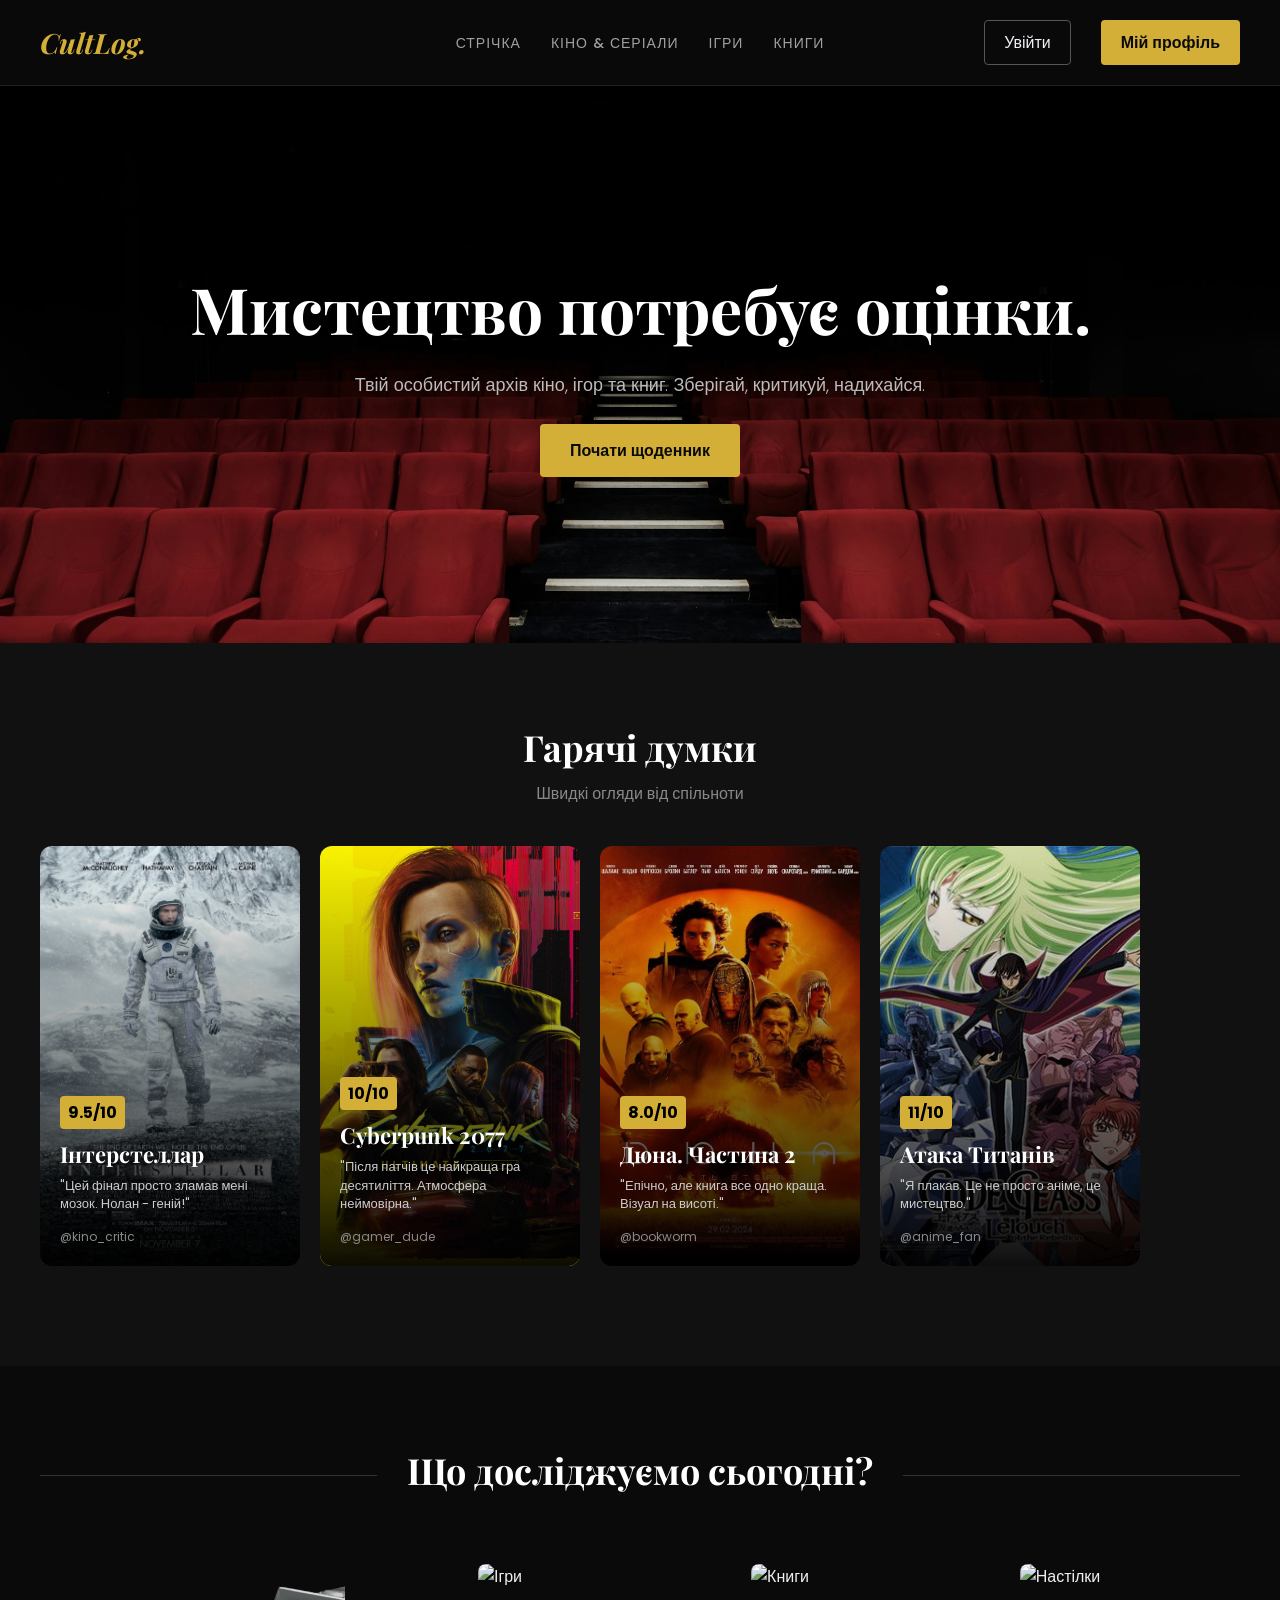
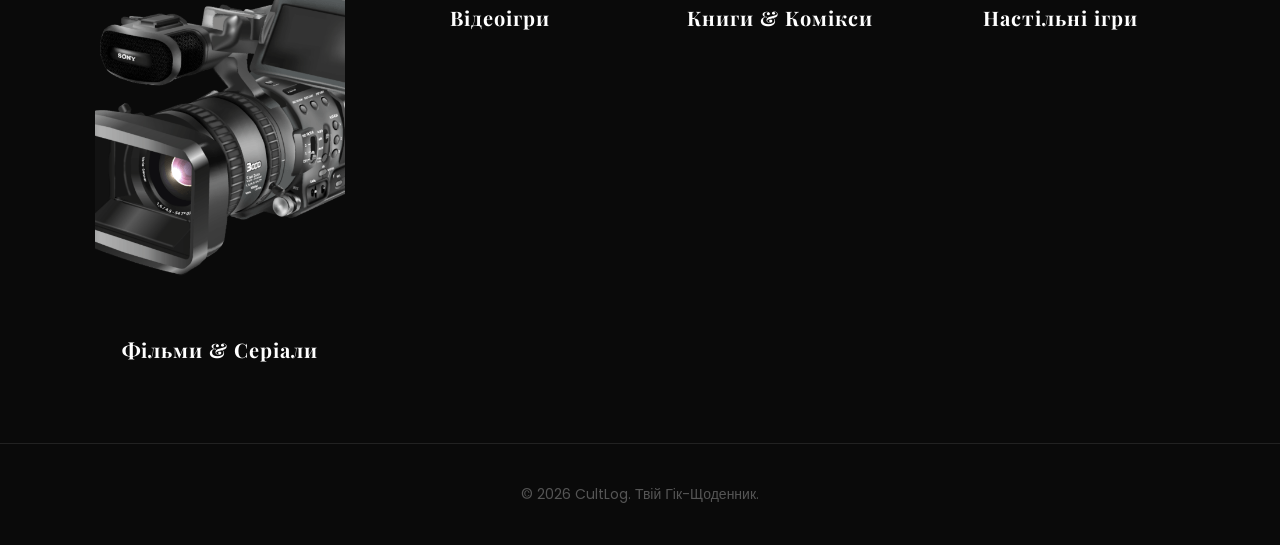
==== index.html @ 4eb770e8 "Test" ====
<!DOCTYPE html>
<html lang="ua">
<head>
  <meta charset="UTF-8">
  <meta name="viewport" content="width=1, initial-scale=1.0">
  <title>CultLog | Щоденник Гіка</title>
  <link rel="stylesheet" href="css/reset.css">
  <link rel="stylesheet" href="css/style.css">
  <!-- Підключення шрифтів: Poppins для тексту, Playfair Display для заголовків -->
  <link rel="preconnect" href="https://fonts.googleapis.com">
  <link rel="preconnect" href="https://fonts.gstatic.com" crossorigin>
  <link href="https://fonts.googleapis.com/css2?family=Playfair+Display:ital,wght@0,400;0,700;1,400&family=Poppins:wght@300;400;500;600&display=swap" rel="stylesheet">
</head>
<body>
  <div class="wrapper">
    
    <!-- ШАПКА -->
    <header class="header">
      <div class="header-left">
        <h1 class="logo">CultLog.</h1>
      </div>
      <div class="header-center">
        <nav>
          <ul class="nav-list">
            <li><a href="#" class="nav-link">Стрічка</a></li>
            <li><a href="#" class="nav-link">Кіно & Серіали</a></li>
            <li><a href="#" class="nav-link">Ігри</a></li>
            <li><a href="#" class="nav-link">Книги</a></li>
          </ul>
        </nav>
      </div>
      <div class="header-right">
        <div class="header-buttons">
          <a href="#" class="btn-outline">Увійти</a>
          <a href="#" class="btn-solid">Мій профіль</a>
        </div>
      </div>
    </header>

    <!-- ГОЛОВНИЙ БАНЕР -->
    <section class="banner">
      <div class="banner-content">
        <h1 class="banner-title">Мистецтво потребує оцінки.</h1>
        <p class="banner-description">Твій особистий архів кіно, ігор та книг. Зберігай, критикуй, надихайся.</p>
        <a href="#" class="btn-solid btn-large">Почати щоденник</a>
      </div>
    </section>

    <main>
      <!-- "ДОФАМІНОВА СТРІЧКА" (Стиль TikTok/Reels) -->
      <section class="feed-section">
        <h2 class="section-title">Гарячі думки</h2>
        <p class="section-subtitle">Швидкі огляди від спільноти</p>
        
        <!-- Контейнер з горизонтальним скролом -->
        <div class="feed-scroll">
          
          <!-- Картка огляду 1 -->
          <div class="feed-card" style="background-image: url('/pic/Interstellar.jpg');">
            <div class="feed-card-overlay">
              <span class="rating">9.5/10</span>
              <h3 class="feed-title">Інтерстеллар</h3>
              <p class="feed-text">"Цей фінал просто зламав мені мозок. Нолан - геній!"</p>
              <span class="author">@kino_critic</span>
            </div>
          </div>

          <!-- Картка огляду 2 -->
          <div class="feed-card" style="background-image: url('/pic/Cyberpunk2077.475937df-e65f-4850-b2f0-471c2966f074');">
            <div class="feed-card-overlay">
              <span class="rating">10/10</span>
              <h3 class="feed-title">Cyberpunk 2077</h3>
              <p class="feed-text">"Після патчів це найкраща гра десятиліття. Атмосфера неймовірна."</p>
              <span class="author">@gamer_dude</span>
            </div>
          </div>

          <!-- Картка огляду 3 -->
          <div class="feed-card" style="background-image: url('/pic/Дюна2.jpg');">
            <div class="feed-card-overlay">
              <span class="rating">8.0/10</span>
              <h3 class="feed-title">Дюна. Частина 2</h3>
              <p class="feed-text">"Епічно, але книга все одно краща. Візуал на висоті."</p>
              <span class="author">@bookworm</span>
            </div>
          </div>

          <!-- Картка огляду 4 -->
          <div class="feed-card" style="background-image: url('/pic/Code-geass_cover.jpg');">
            <div class="feed-card-overlay">
              <span class="rating">11/10</span>
              <h3 class="feed-title">Атака Титанів</h3>
              <p class="feed-text">"Я плакав. Це не просто аніме, це мистецтво."</p>
              <span class="author">@anime_fan</span>
            </div>
          </div>

        </div>
      </section>

      <!-- РОЗДІЛИ (КАТЕГОРІЇ) -->
      <section class="categories-section">
        <div class="sct-line-box">
          <div class="sct-line"></div>
          <h2 class="section-title">Що досліджуємо сьогодні?</h2>
          <div class="sct-line"></div>
        </div>

        <div class="category-grid">
          <div class="cat-card">
            <img src="/pic/OldCamera.png" alt="Фільми">
            <h3>Фільми & Серіали</h3>
          </div>
          <div class="cat-card">
            <img src="img/cat-games.jpg" alt="Ігри">
            <h3>Відеоігри</h3>
          </div>
          <div class="cat-card">
            <img src="img/cat-books.jpg" alt="Книги">
            <h3>Книги & Комікси</h3>
          </div>
          <div class="cat-card">
            <img src="img/cat-board.jpg" alt="Настілки">
            <h3>Настільні ігри</h3>
          </div>
        </div>
      </section>
    </main>

    <footer class="footer">
      <p>© 2026 CultLog. Твій Гік-Щоденник.</p>
    </footer>
  </div>
</body>
</html>
---- css/style.css ----
/* Базові налаштування (Темна тема) */
* {
  margin: 0;
  padding: 0;
  box-sizing: border-box;
}

body {
  font-family: 'Poppins', sans-serif;
  background-color: #0a0a0a; /* Дуже темний, майже чорний */
  color: #EFEFF5;
}

a {
  text-decoration: none;
}

/* Шрифти для заголовків (Високий критик) */
h1, h2, h3, .logo {
  font-family: 'Playfair Display', serif;
}

/* ================= HEADER ================= */
.header {
  display: flex;
  align-items: center;
  justify-content: space-between;
  padding: 20px 40px;
  background-color: rgba(10, 10, 10, 0.95);
  border-bottom: 1px solid #222;
  position: sticky; /* Шапка завжди зверху */
  top: 0;
  z-index: 100;
}

.logo {
  font-size: 28px;
  color: #d4af37; /* Колір старого золота для преміальності */
  font-style: italic;
  font-weight: 700;
}

.header-left, .header-right {
  flex: 1;
  display: flex;
}

.header-right {
  justify-content: flex-end;
}

.header-center {
  flex: 2;
  display: flex;
  justify-content: center;
}

.nav-list, .header-buttons {
  list-style: none;
  display: flex;
  align-items: center;
  gap: 30px;
}

.nav-link {
  font-weight: 500;
  font-size: 14px;
  color: #a0a0a0;
  transition: color 0.3s ease;
  text-transform: uppercase;
  letter-spacing: 1px;
}

.nav-link:hover {
  color: #d4af37;
}

/* ================= КНОПКИ ================= */
.btn-solid {
  background-color: #d4af37;
  color: #0a0a0a;
  font-weight: 600;
  padding: 10px 20px;
  border-radius: 4px;
  transition: 0.3s;
}

.btn-solid:hover {
  background-color: #f3c93f;
}

.btn-outline {
  color: #EFEFF5;
  border: 1px solid #555;
  padding: 9px 19px;
  border-radius: 4px;
  transition: 0.3s;
}

.btn-outline:hover {
  border-color: #d4af37;
  color: #d4af37;
}

.btn-large {
  font-size: 16px;
  padding: 15px 30px;
}

/* ================= БАНЕР ================= */
.banner {
  /* Тут ти поставиш свою картинку для фону баннера (в папку img) */
  background-image: url('/pic/background.jpg');
  background-size: cover;
  background-position: center;
  padding: 180px 0;
  text-align: center;
}

.banner-title {
  font-size: 64px;
  color: #fff;
  margin-bottom: 20px;
}

.banner-description {
  font-size: 18px;
  color: #bbb;
  margin-bottom: 40px;
  font-weight: 300;
}

/* ================= ДОФАМІНОВА СТРІЧКА ================= */
.feed-section {
  padding: 80px 40px;
  background-color: #111;
}

.section-title {
  font-size: 36px;
  text-align: center;
  color: #fff;
  margin-bottom: 10px;
}

.section-subtitle {
  text-align: center;
  color: #888;
  margin-bottom: 40px;
  font-family: 'Poppins', sans-serif;
}

.feed-scroll {
  display: flex;
  gap: 20px;
  overflow-x: auto; /* Дозволяє скролити по горизонталі */
  padding-bottom: 20px;
  /* Ховаємо скроллбар для краси */
  scrollbar-width: none; 
}
.feed-scroll::-webkit-scrollbar {
  display: none;
}

/* Вертикальні карточки як у ТікТок */
.feed-card {
  min-width: 260px;
  height: 420px;
  border-radius: 12px;
  background-size: cover;
  background-position: center;
  position: relative;
  overflow: hidden;
  cursor: pointer;
  transition: transform 0.3s ease;
}

.feed-card:hover {
  transform: scale(1.02);
}

.feed-card-overlay {
  position: absolute;
  bottom: 0;
  left: 0;
  width: 100%;
  height: 100%;
  background: linear-gradient(to top, rgba(0,0,0,0.95) 0%, rgba(0,0,0,0.4) 50%, rgba(0,0,0,0) 100%);
  padding: 20px;
  display: flex;
  flex-direction: column;
  justify-content: flex-end;
}

.rating {
  background-color: #d4af37;
  color: #000;
  font-weight: 700;
  padding: 4px 8px;
  border-radius: 4px;
  width: fit-content;
  margin-bottom: 10px;
  font-family: 'Poppins', sans-serif;
}

.feed-title {
  font-size: 22px;
  margin-bottom: 8px;
  color: #fff;
}

.feed-text {
  font-size: 13px;
  color: #ccc;
  margin-bottom: 15px;
  line-height: 1.4;
}

.author {
  font-size: 12px;
  color: #888;
}

/* ================= КАТЕГОРІЇ ================= */
.categories-section {
  padding: 80px 40px;
}

.sct-line-box {
  display: flex;
  justify-content: space-between;
  align-items: center;
  gap: 30px;
  margin-bottom: 60px;
}

.sct-line {
  flex: 1;
  height: 1px;
  background-color: #333;
}

.category-grid {
  display: flex;
  justify-content: center;
  gap: 30px;
  flex-wrap: wrap;
}

.cat-card {
  width: 250px;
  text-align: center;
}

.cat-card img {
  width: 100%;
  height: 350px;
  object-fit: cover;
  border-radius: 8px;
  margin-bottom: 15px;
  filter: grayscale(40%); /* Робимо картинки трохи похмурими/кіношними */
  transition: 0.3s;
}

.cat-card:hover img {
  filter: grayscale(0%);
  transform: translateY(-5px);
}

.cat-card h3 {
  font-size: 20px;
  color: #fff;
  letter-spacing: 1px;
}

/* ================= ФУТЕР ================= */
.footer {
  text-align: center;
  padding: 40px;
  border-top: 1px solid #222;
  color: #555;
  font-size: 14px;
}
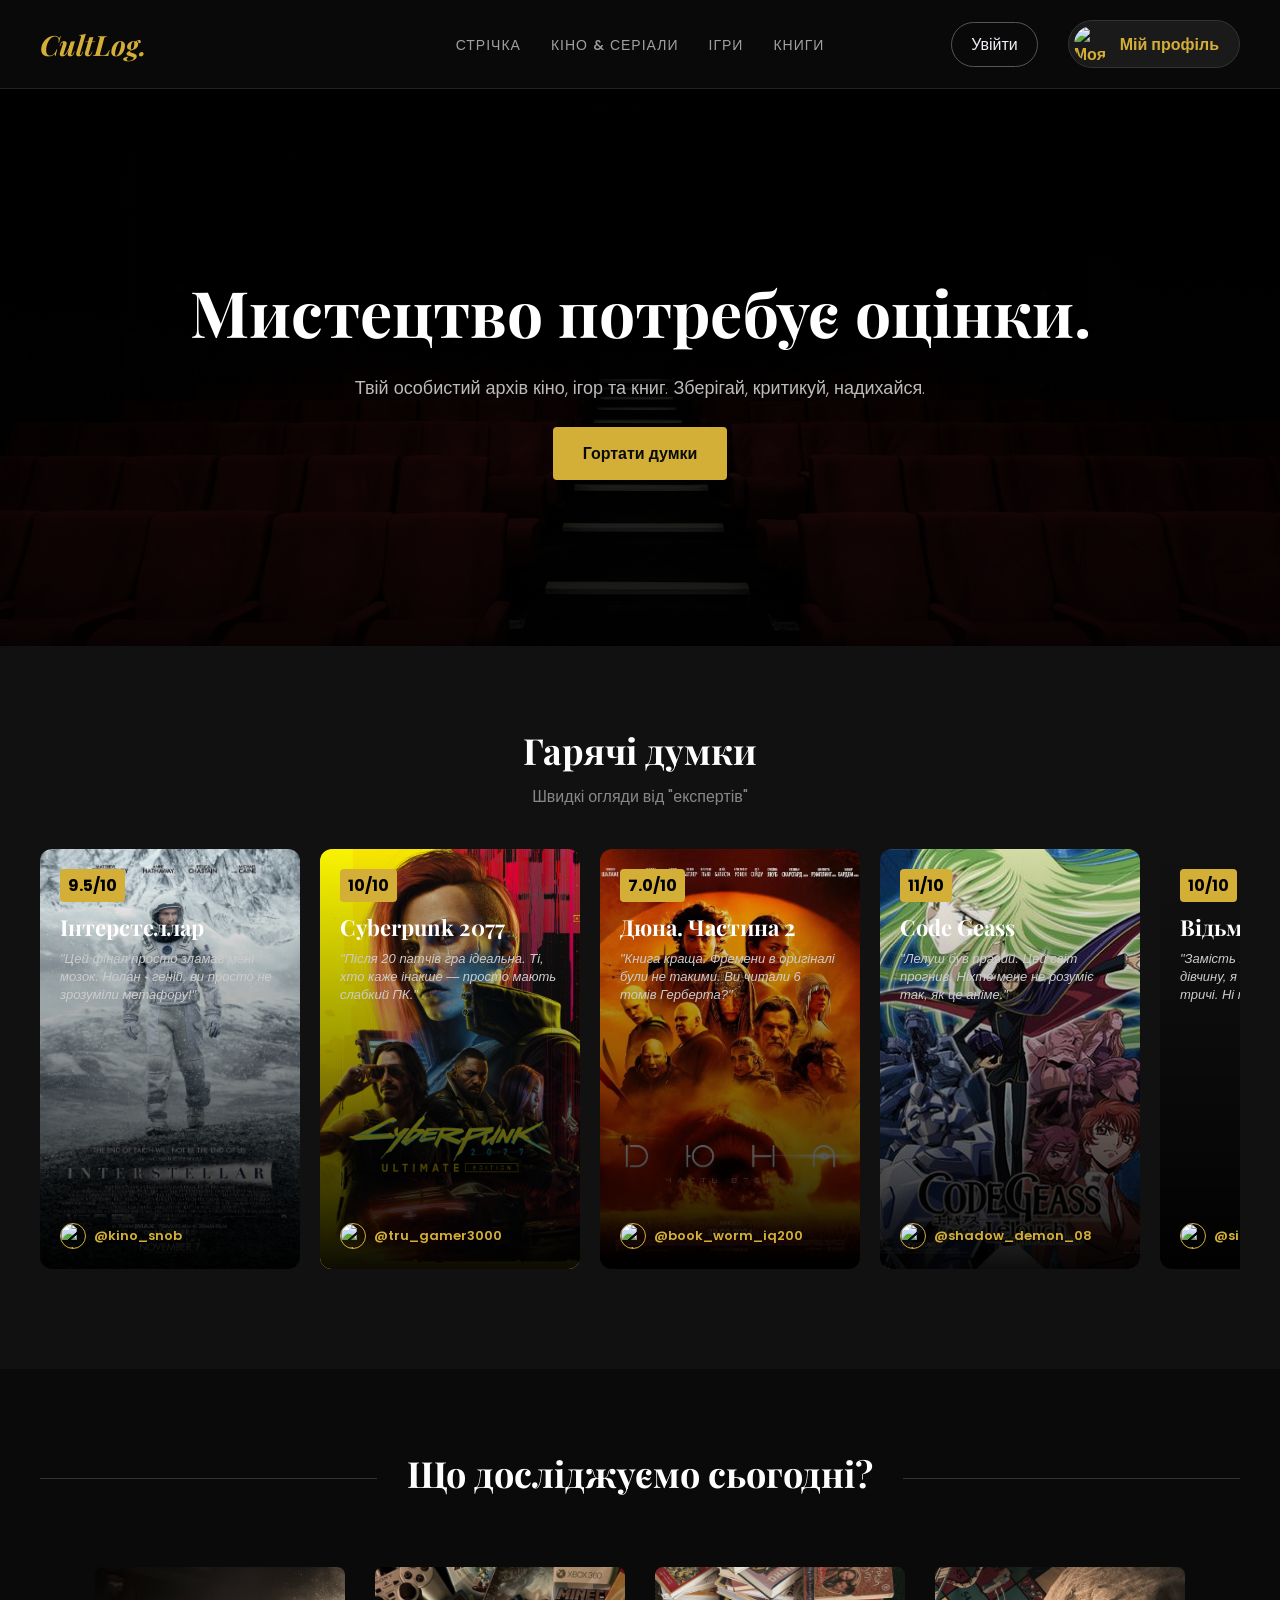
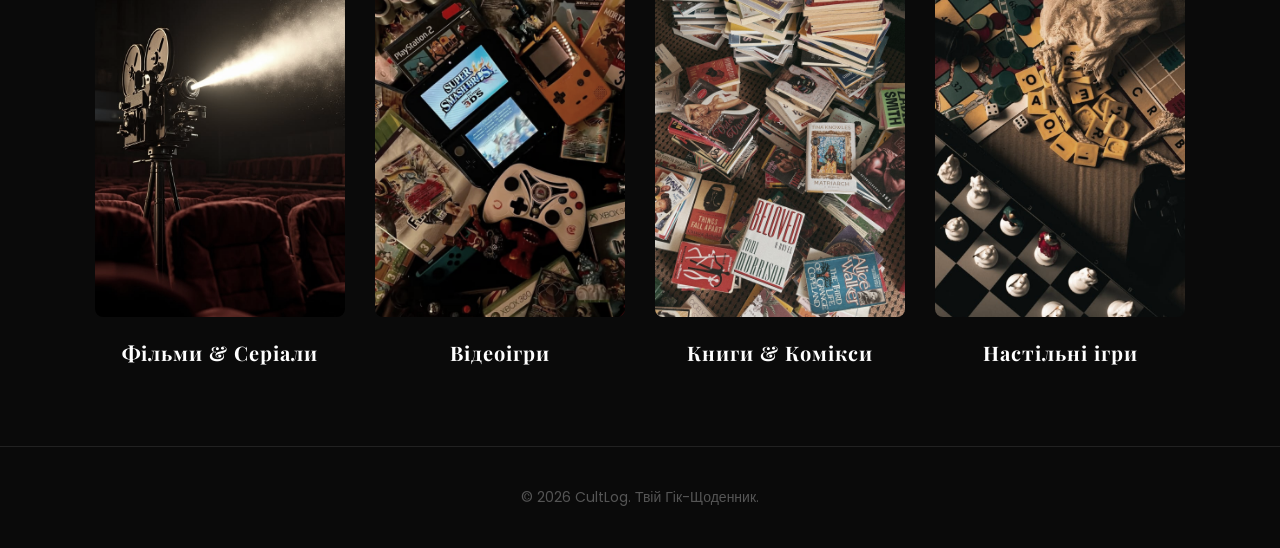
==== commit 27f47eac: "BrunchXZ" ====
--- a/index.html
+++ b/index.html
@@ -6,7 +6,7 @@
   <title>CultLog | Щоденник Гіка</title>
   <link rel="stylesheet" href="css/reset.css">
   <link rel="stylesheet" href="css/style.css">
-  <!-- Підключення шрифтів: Poppins для тексту, Playfair Display для заголовків -->
+  <!-- Підключення шрифтів -->
   <link rel="preconnect" href="https://fonts.googleapis.com">
   <link rel="preconnect" href="https://fonts.gstatic.com" crossorigin>
   <link href="https://fonts.googleapis.com/css2?family=Playfair+Display:ital,wght@0,400;0,700;1,400&family=Poppins:wght@300;400;500;600&display=swap" rel="stylesheet">
@@ -32,7 +32,11 @@
       <div class="header-right">
         <div class="header-buttons">
           <a href="#" class="btn-outline">Увійти</a>
-          <a href="#" class="btn-solid">Мій профіль</a>
+          <!-- Твоя нова аватарка: Кіт-інтелектуал (Високий критик) -->
+          <a href="profile.html" class="user-profile-btn">
+            <img src="https://i.pinimg.com/736x/43/ee/b2/43eeb24f22e84d41dc2f37c35e808168.jpg" alt="Моя Аватарка" class="avatar">
+            <span>Мій профіль</span>
+          </a>
         </div>
       </div>
     </header>
@@ -42,57 +46,151 @@
       <div class="banner-content">
         <h1 class="banner-title">Мистецтво потребує оцінки.</h1>
         <p class="banner-description">Твій особистий архів кіно, ігор та книг. Зберігай, критикуй, надихайся.</p>
-        <a href="#" class="btn-solid btn-large">Почати щоденник</a>
+        <a href="#feed" class="btn-solid btn-large">Гортати думки</a>
       </div>
     </section>
 
     <main>
-      <!-- "ДОФАМІНОВА СТРІЧКА" (Стиль TikTok/Reels) -->
-      <section class="feed-section">
+      <!-- "ДОФАМІНОВА СТРІЧКА" -->
+      <section id="feed" class="feed-section">
         <h2 class="section-title">Гарячі думки</h2>
-        <p class="section-subtitle">Швидкі огляди від спільноти</p>
+        <p class="section-subtitle">Швидкі огляди від "експертів"</p>
         
         <!-- Контейнер з горизонтальним скролом -->
         <div class="feed-scroll">
           
-          <!-- Картка огляду 1 -->
+          <!-- Картка 1 -->
           <div class="feed-card" style="background-image: url('/pic/Interstellar.jpg');">
             <div class="feed-card-overlay">
               <span class="rating">9.5/10</span>
               <h3 class="feed-title">Інтерстеллар</h3>
-              <p class="feed-text">"Цей фінал просто зламав мені мозок. Нолан - геній!"</p>
-              <span class="author">@kino_critic</span>
-            </div>
-          </div>
-
-          <!-- Картка огляду 2 -->
+              <p class="feed-text">"Цей фінал просто зламав мені мозок. Нолан - геній, ви просто не зрозуміли метафору!"</p>
+              <a href="profile.html" class="author">
+                <!-- Ава: Губка Боб джентльмен -->
+                <img src="https://i.pinimg.com/736x/f6/cb/bd/f6cbbd9ed4482ce0a6fcb60c41031b26.jpg" alt="ava" class="author-avatar">
+                <span>@kino_snob</span>
+              </a>
+            </div>
+          </div>
+
+          <!-- Картка 2 -->
           <div class="feed-card" style="background-image: url('/pic/Cyberpunk2077.475937df-e65f-4850-b2f0-471c2966f074');">
             <div class="feed-card-overlay">
               <span class="rating">10/10</span>
               <h3 class="feed-title">Cyberpunk 2077</h3>
-              <p class="feed-text">"Після патчів це найкраща гра десятиліття. Атмосфера неймовірна."</p>
-              <span class="author">@gamer_dude</span>
-            </div>
-          </div>
-
-          <!-- Картка огляду 3 -->
+              <p class="feed-text">"Після 20 патчів гра ідеальна. Ті, хто каже інакше — просто мають слабкий ПК."</p>
+              <a href="profile.html" class="author">
+                <!-- Ава: Товстий нерд за ПК (Мем з Південного Парку) -->
+                <img src="https://i.pinimg.com/736x/7b/09/a6/7b09a633a2164e228d44747764d25dc7.jpg" alt="ava" class="author-avatar">
+                <span>@tru_gamer3000</span>
+              </a>
+            </div>
+          </div>
+
+          <!-- Картка 3 -->
           <div class="feed-card" style="background-image: url('/pic/Дюна2.jpg');">
             <div class="feed-card-overlay">
-              <span class="rating">8.0/10</span>
+              <span class="rating">7.0/10</span>
               <h3 class="feed-title">Дюна. Частина 2</h3>
-              <p class="feed-text">"Епічно, але книга все одно краща. Візуал на висоті."</p>
-              <span class="author">@bookworm</span>
-            </div>
-          </div>
-
-          <!-- Картка огляду 4 -->
+              <p class="feed-text">"Книга краща. Фремени в оригіналі були не такими. Ви читали 6 томів Герберта?"</p>
+              <a href="profile.html" class="author">
+                <!-- Ава: Нерд емодзі -->
+                <img src="https://i.pinimg.com/736x/91/97/7b/91977be4ba5ecf91a6ce7e1f1ec78b40.jpg" alt="ava" class="author-avatar">
+                <span>@book_worm_iq200</span>
+              </a>
+            </div>
+          </div>
+
+          <!-- Картка 4 -->
           <div class="feed-card" style="background-image: url('/pic/Code-geass_cover.jpg');">
             <div class="feed-card-overlay">
               <span class="rating">11/10</span>
-              <h3 class="feed-title">Атака Титанів</h3>
-              <p class="feed-text">"Я плакав. Це не просто аніме, це мистецтво."</p>
-              <span class="author">@anime_fan</span>
-            </div>
+              <h3 class="feed-title">Code Geass</h3>
+              <p class="feed-text">"Лелуш був правий. Цей світ прогнив. Ніхто мене не розуміє так, як це аніме."</p>
+              <a href="profile.html" class="author">
+                <!-- Ава: Еджевий Саске / Аніме око -->
+                <img src="https://i.pinimg.com/736x/32/38/54/323854972ffb8bbd2011b9319fcb069d.jpg" alt="ava" class="author-avatar">
+                <span>@shadow_demon_08</span>
+              </a>
+            </div>
+          </div>
+
+          <!-- Картка 5 -->
+          <div class="feed-card" style="background-image: url('https://image.api.playstation.com/vulcan/ap/rnd/202211/0711/kh4MUIuMmHlktOHar3lVl6rY.png');">
+            <div class="feed-card-overlay">
+              <span class="rating">10/10</span>
+              <h3 class="feed-title">Відьмак 3</h3>
+              <p class="feed-text">"Замість того, щоб знайти дівчину, я пройшов її на 100% тричі. Ні про що не шкодую."</p>
+              <a href="profile.html" class="author">
+                <!-- Ава: Гігачад мем -->
+                <img src="https://i.pinimg.com/736x/c5/f5/63/c5f563d7e5d263a2a67e584fcdcfd483.jpg" alt="ava" class="author-avatar">
+                <span>@sigma_witcher</span>
+              </a>
+            </div>
+          </div>
+
+          <!-- Картка 6 -->
+          <div class="feed-card" style="background-image: url('https://image.tmdb.org/t/p/original/ggFHVNu6YYI5L9pCfOacjizRGt.jpg');">
+            <div class="feed-card-overlay">
+              <span class="rating">9.9/10</span>
+              <h3 class="feed-title">Breaking Bad</h3>
+              <p class="feed-text">"Я почав варити мило на кухні, бо Уолтер Уайт - мій кумир."</p>
+              <a href="profile.html" class="author">
+                <!-- Ава: Кіт Уолтер Уайт -->
+                <img src="https://i.pinimg.com/736x/55/94/d8/5594d8058a5e9cd9f70d5530df32cfcc.jpg" alt="ava" class="author-avatar">
+                <span>@danger_is_me</span>
+              </a>
+            </div>
+          </div>
+
+          <!-- Картка 7 (НОВА) -->
+          <div class="feed-card" style="background-image: url('https://image.api.playstation.com/vulcan/ap/rnd/202110/2000/aGhopp3MHppi7kooGE2Dtt8C.png');">
+            <div class="feed-card-overlay">
+              <span class="rating">10/10</span>
+              <h3 class="feed-title">Elden Ring</h3>
+              <p class="feed-text">"Вбив першого боса через 40 годин. Дуже розслабляюча гра після роботи."</p>
+              <a href="profile.html" class="author">
+                <!-- Ава: Собака в вогні (This is fine) -->
+                <img src="https://i.pinimg.com/736x/1a/df/cc/1adfccfa5b072895bcad0a4bb2fc3d58.jpg" alt="ava" class="author-avatar">
+                <span>@git_gud_bro</span>
+              </a>
+            </div>
+          </div>
+
+          <!-- Картка 8 (НОВА) -->
+          <div class="feed-card" style="background-image: url('https://image.tmdb.org/t/p/original/m9PtEA0ZNMlHHTyS0Xm1XNhhxGz.jpg');">
+            <div class="feed-card-overlay">
+              <span class="rating">??/10</span>
+              <h3 class="feed-title">Evangelion</h3>
+              <p class="feed-text">"Я нічого не зрозумів в кінці, але плакав 3 дні. Сіндзі, лізь у йобаного робота!"</p>
+              <a href="profile.html" class="author">
+                <!-- Ава: Сумний кіт -->
+                <img src="https://i.pinimg.com/736x/1d/15/88/1d158866e4a2fb11d4d8fc3bc3964893.jpg" alt="ava" class="author-avatar">
+                <span>@depressed_weeb</span>
+              </a>
+            </div>
+          </div>
+
+          <!-- Картка 9 (НОВА) -->
+          <div class="feed-card" style="background-image: url('https://image.tmdb.org/t/p/original/pB8BM7pdSp6B6Ih7QZ4DrQ3PmJK.jpg');">
+            <div class="feed-card-overlay">
+              <span class="rating">10/10</span>
+              <h3 class="feed-title">Бійцівський клуб</h3>
+              <p class="feed-text">"Цей фільм — буквально я. (Пишу це з маминої кімнати)."</p>
+              <a href="profile.html" class="author">
+                <!-- Ава: Патрік Бейтман / Райан Гослінг -->
+                <img src="https://i.pinimg.com/736x/88/4e/d8/884ed8d1d86d52fdf3d15b2e53fae3de.jpg" alt="ava" class="author-avatar">
+                <span>@literally_me</span>
+              </a>
+            </div>
+          </div>
+
+          <!-- КНОПКА ЗАВАНТАЖИТИ ЩЕ (Стрілочка) -->
+          <div class="load-more-card">
+            <a href="#" class="load-more-btn">
+              <span class="arrow">→</span>
+              <span class="load-text">Завантажити ще</span>
+            </a>
           </div>
 
         </div>
@@ -112,15 +210,15 @@
             <h3>Фільми & Серіали</h3>
           </div>
           <div class="cat-card">
-            <img src="img/cat-games.jpg" alt="Ігри">
+            <img src="/pic/Videogame.png" alt="Ігри">
             <h3>Відеоігри</h3>
           </div>
           <div class="cat-card">
-            <img src="img/cat-books.jpg" alt="Книги">
+            <img src="/pic/book.jpg" alt="Книги">
             <h3>Книги & Комікси</h3>
           </div>
           <div class="cat-card">
-            <img src="img/cat-board.jpg" alt="Настілки">
+            <img src="/pic/boardgames.jpg" alt="Настілки">
             <h3>Настільні ігри</h3>
           </div>
         </div>
--- a/css/style.css
+++ b/css/style.css
@@ -7,7 +7,7 @@
 
 body {
   font-family: 'Poppins', sans-serif;
-  background-color: #0a0a0a; /* Дуже темний, майже чорний */
+  background-color: #0a0a0a;
   color: #EFEFF5;
 }
 
@@ -15,7 +15,6 @@
   text-decoration: none;
 }
 
-/* Шрифти для заголовків (Високий критик) */
 h1, h2, h3, .logo {
   font-family: 'Playfair Display', serif;
 }
@@ -28,14 +27,14 @@
   padding: 20px 40px;
   background-color: rgba(10, 10, 10, 0.95);
   border-bottom: 1px solid #222;
-  position: sticky; /* Шапка завжди зверху */
+  position: sticky;
   top: 0;
   z-index: 100;
 }
 
 .logo {
   font-size: 28px;
-  color: #d4af37; /* Колір старого золота для преміальності */
+  color: #d4af37;
   font-style: italic;
   font-weight: 700;
 }
@@ -75,7 +74,7 @@
   color: #d4af37;
 }
 
-/* ================= КНОПКИ ================= */
+/* ================= КНОПКИ ТА ПРОФІЛЬ ================= */
 .btn-solid {
   background-color: #d4af37;
   color: #0a0a0a;
@@ -93,7 +92,7 @@
   color: #EFEFF5;
   border: 1px solid #555;
   padding: 9px 19px;
-  border-radius: 4px;
+  border-radius: 30px;
   transition: 0.3s;
 }
 
@@ -107,10 +106,35 @@
   padding: 15px 30px;
 }
 
+/* Кнопка переходу на профіль з твоєю аватаркою */
+.user-profile-btn {
+  display: flex;
+  align-items: center;
+  gap: 10px;
+  background-color: #1a1a1a;
+  color: #d4af37;
+  padding: 5px 20px 5px 5px;
+  border-radius: 40px;
+  font-weight: 600;
+  transition: 0.3s;
+  border: 1px solid #333;
+}
+
+.user-profile-btn:hover {
+  background-color: #2a2a2a;
+  border-color: #d4af37;
+}
+
+.avatar {
+  width: 36px;
+  height: 36px;
+  border-radius: 50%;
+  object-fit: cover;
+}
+
 /* ================= БАНЕР ================= */
 .banner {
-  /* Тут ти поставиш свою картинку для фону баннера (в папку img) */
-  background-image: url('/pic/background.jpg');
+  background-image: linear-gradient(rgba(0,0,0,0.6), rgba(0,0,0,0.9)), url('/pic/background.jpg');
   background-size: cover;
   background-position: center;
   padding: 180px 0;
@@ -153,16 +177,14 @@
 .feed-scroll {
   display: flex;
   gap: 20px;
-  overflow-x: auto; /* Дозволяє скролити по горизонталі */
+  overflow-x: auto;
   padding-bottom: 20px;
-  /* Ховаємо скроллбар для краси */
   scrollbar-width: none; 
 }
 .feed-scroll::-webkit-scrollbar {
   display: none;
 }
 
-/* Вертикальні карточки як у ТікТок */
 .feed-card {
   min-width: 260px;
   height: 420px;
@@ -214,12 +236,82 @@
   color: #ccc;
   margin-bottom: 15px;
   line-height: 1.4;
-}
-
+  font-style: italic; /* Щоб відгуки виглядали як цитати */
+}
+
+/* --- Аватарки та Юзернейми у відгуках --- */
 .author {
-  font-size: 12px;
+  display: flex;
+  align-items: center;
+  gap: 8px;
+  font-size: 13px;
+  color: #d4af37;
+  font-weight: 600;
+  transition: 0.2s;
+  margin-top: auto; /* Притискаємо до низу */
+}
+
+.author-avatar {
+  width: 26px;
+  height: 26px;
+  border-radius: 50%;
+  object-fit: cover;
+  border: 1px solid #d4af37; /* Золота рамочка для преміальності */
+}
+
+.author:hover span {
+  text-decoration: underline;
+  color: #f3c93f;
+}
+
+/* --- Кнопка "Завантажити ще" у стрічці --- */
+.load-more-card {
+  min-width: 150px;
+  height: 420px;
+  display: flex;
+  align-items: center;
+  justify-content: center;
+}
+
+.load-more-btn {
+  display: flex;
+  flex-direction: column;
+  align-items: center;
+  gap: 15px;
+  color: #666;
+  transition: 0.3s;
+}
+
+.load-more-btn .arrow {
+  display: flex;
+  align-items: center;
+  justify-content: center;
+  width: 60px;
+  height: 60px;
+  border-radius: 50%;
+  border: 2px solid #333;
+  font-size: 24px;
   color: #888;
-}
+  transition: 0.3s;
+}
+
+.load-more-btn .load-text {
+  font-size: 14px;
+  font-family: 'Poppins', sans-serif;
+  text-transform: uppercase;
+  letter-spacing: 1px;
+}
+
+.load-more-btn:hover .arrow {
+  border-color: #d4af37;
+  color: #d4af37;
+  background-color: rgba(212, 175, 55, 0.1);
+  transform: translateX(5px); /* Стрілочка трохи їде вправо при наведенні */
+}
+.load-more-btn:hover .load-text {
+  color: #d4af37;
+}
+
 
 /* ================= КАТЕГОРІЇ ================= */
 .categories-section {
@@ -258,13 +350,14 @@
   object-fit: cover;
   border-radius: 8px;
   margin-bottom: 15px;
-  filter: grayscale(40%); /* Робимо картинки трохи похмурими/кіношними */
+  filter: grayscale(40%);
   transition: 0.3s;
 }
 
 .cat-card:hover img {
   filter: grayscale(0%);
   transform: translateY(-5px);
+  box-shadow: 0 10px 20px rgba(212, 175, 55, 0.2);
 }
 
 .cat-card h3 {
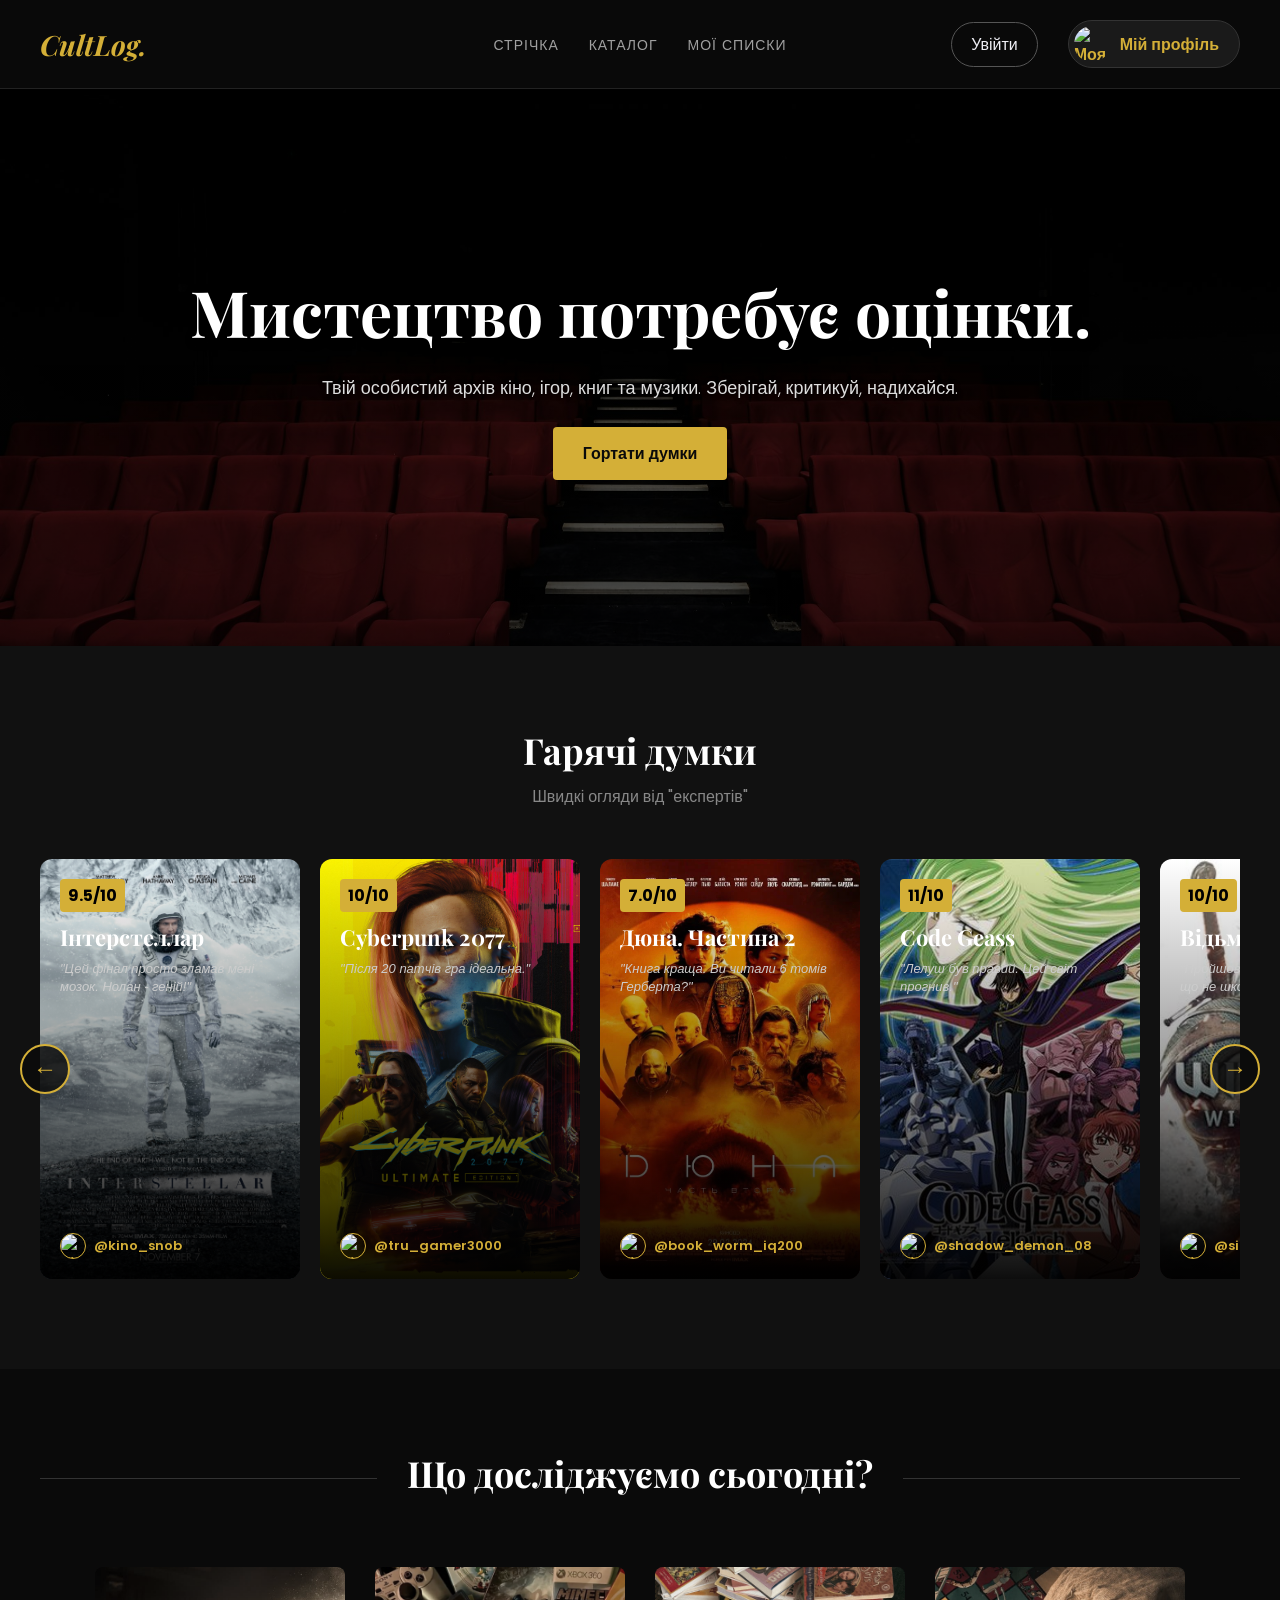
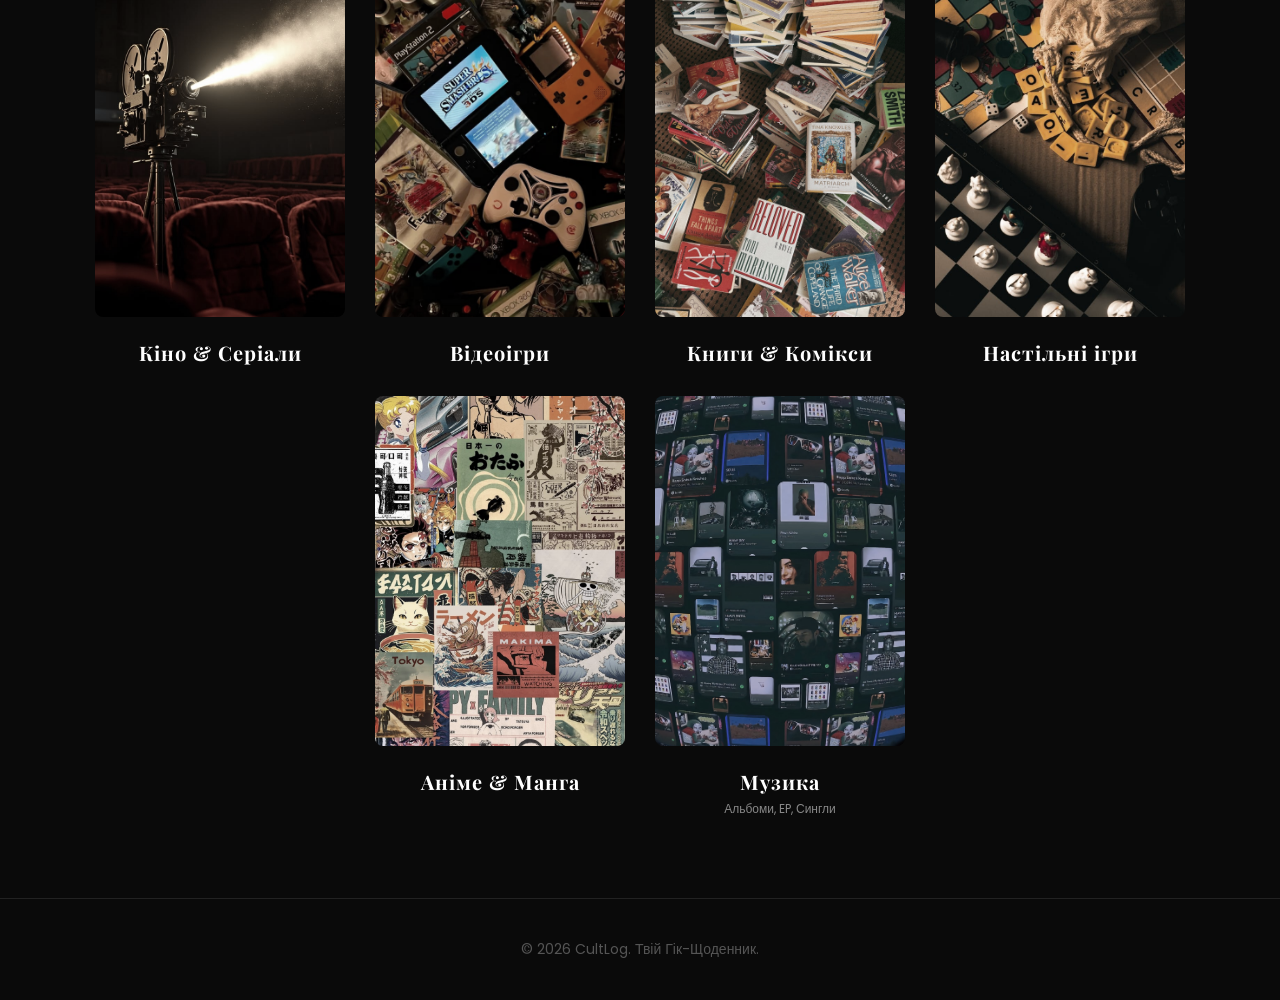
==== commit 9cec66f3: "Maybe Final" ====
--- a/index.html
+++ b/index.html
@@ -6,7 +6,6 @@
   <title>CultLog | Щоденник Гіка</title>
   <link rel="stylesheet" href="css/reset.css">
   <link rel="stylesheet" href="css/style.css">
-  <!-- Підключення шрифтів -->
   <link rel="preconnect" href="https://fonts.googleapis.com">
   <link rel="preconnect" href="https://fonts.gstatic.com" crossorigin>
   <link href="https://fonts.googleapis.com/css2?family=Playfair+Display:ital,wght@0,400;0,700;1,400&family=Poppins:wght@300;400;500;600&display=swap" rel="stylesheet">
@@ -14,7 +13,6 @@
 <body>
   <div class="wrapper">
     
-    <!-- ШАПКА -->
     <header class="header">
       <div class="header-left">
         <h1 class="logo">CultLog.</h1>
@@ -22,192 +20,147 @@
       <div class="header-center">
         <nav>
           <ul class="nav-list">
-            <li><a href="#" class="nav-link">Стрічка</a></li>
-            <li><a href="#" class="nav-link">Кіно & Серіали</a></li>
-            <li><a href="#" class="nav-link">Ігри</a></li>
-            <li><a href="#" class="nav-link">Книги</a></li>
+            <li><a href="index.html#feed" class="nav-link">Стрічка</a></li>
+            <li><a href="#categories" class="nav-link">Каталог</a></li>
+            <li><a href="profile.html" class="nav-link">Мої списки</a></li>
           </ul>
         </nav>
       </div>
       <div class="header-right">
         <div class="header-buttons">
           <a href="#" class="btn-outline">Увійти</a>
-          <!-- Твоя нова аватарка: Кіт-інтелектуал (Високий критик) -->
           <a href="profile.html" class="user-profile-btn">
-            <img src="https://i.pinimg.com/736x/43/ee/b2/43eeb24f22e84d41dc2f37c35e808168.jpg" alt="Моя Аватарка" class="avatar">
+            <img src="https://api.dicebear.com/9.x/pixel-art/svg?seed=Egor" alt="Моя Аватарка" class="avatar">
             <span>Мій профіль</span>
           </a>
         </div>
       </div>
     </header>
 
-    <!-- ГОЛОВНИЙ БАНЕР -->
     <section class="banner">
       <div class="banner-content">
         <h1 class="banner-title">Мистецтво потребує оцінки.</h1>
-        <p class="banner-description">Твій особистий архів кіно, ігор та книг. Зберігай, критикуй, надихайся.</p>
+        <p class="banner-description">Твій особистий архів кіно, ігор, книг та музики. Зберігай, критикуй, надихайся.</p>
         <a href="#feed" class="btn-solid btn-large">Гортати думки</a>
       </div>
     </section>
 
     <main>
-      <!-- "ДОФАМІНОВА СТРІЧКА" -->
       <section id="feed" class="feed-section">
         <h2 class="section-title">Гарячі думки</h2>
         <p class="section-subtitle">Швидкі огляди від "експертів"</p>
         
-        <!-- Контейнер з горизонтальним скролом -->
-        <div class="feed-scroll">
+        <!-- ОБГОРТКА ДЛЯ СТРІЛОК ПРОКРУТКИ -->
+        <div class="feed-wrapper">
+          <!-- Кнопка Вліво -->
+          <button class="scroll-arrow left" onclick="document.getElementById('dopamine-scroll').scrollBy({ left: -350, behavior: 'smooth' });">&#8592;</button>
           
-          <!-- Картка 1 -->
-          <div class="feed-card" style="background-image: url('/pic/Interstellar.jpg');">
-            <div class="feed-card-overlay">
-              <span class="rating">9.5/10</span>
-              <h3 class="feed-title">Інтерстеллар</h3>
-              <p class="feed-text">"Цей фінал просто зламав мені мозок. Нолан - геній, ви просто не зрозуміли метафору!"</p>
-              <a href="profile.html" class="author">
-                <!-- Ава: Губка Боб джентльмен -->
-                <img src="https://i.pinimg.com/736x/f6/cb/bd/f6cbbd9ed4482ce0a6fcb60c41031b26.jpg" alt="ava" class="author-avatar">
-                <span>@kino_snob</span>
-              </a>
+          <div class="feed-scroll" id="dopamine-scroll">
+            
+            <div class="feed-card" style="background-image: url('/pic/Interstellar.jpg');">
+              <div class="feed-card-overlay">
+                <span class="rating">9.5/10</span>
+                <h3 class="feed-title">Інтерстеллар</h3>
+                <p class="feed-text">"Цей фінал просто зламав мені мозок. Нолан - геній!"</p>
+                <a href="expert.html" class="author">
+                  <img src="https://api.dicebear.com/9.x/bottts/svg?seed=Snob" alt="ava" class="author-avatar">
+                  <span>@kino_snob</span>
+                </a>
+              </div>
             </div>
+
+            <div class="feed-card" style="background-image: url('/pic/Cyberpunk2077.475937df-e65f-4850-b2f0-471c2966f074');">
+              <div class="feed-card-overlay">
+                <span class="rating">10/10</span>
+                <h3 class="feed-title">Cyberpunk 2077</h3>
+                <p class="feed-text">"Після 20 патчів гра ідеальна."</p>
+                <a href="expert.html" class="author">
+                  <img src="https://api.dicebear.com/9.x/pixel-art/svg?seed=Gamer" alt="ava" class="author-avatar">
+                  <span>@tru_gamer3000</span>
+                </a>
+              </div>
+            </div>
+
+            <div class="feed-card" style="background-image: url('/pic/Дюна2.jpg');">
+              <div class="feed-card-overlay">
+                <span class="rating">7.0/10</span>
+                <h3 class="feed-title">Дюна. Частина 2</h3>
+                <p class="feed-text">"Книга краща. Ви читали 6 томів Герберта?"</p>
+                <a href="expert.html" class="author">
+                  <img src="https://api.dicebear.com/9.x/avataaars/svg?seed=Nerd" alt="ava" class="author-avatar">
+                  <span>@book_worm_iq200</span>
+                </a>
+              </div>
+            </div>
+
+            <div class="feed-card" style="background-image: url('/pic/Code-geass_cover.jpg');">
+              <div class="feed-card-overlay">
+                <span class="rating">11/10</span>
+                <h3 class="feed-title">Code Geass</h3>
+                <p class="feed-text">"Лелуш був правий. Цей світ прогнив."</p>
+                <a href="expert.html" class="author">
+                  <img src="https://api.dicebear.com/9.x/adventurer/svg?seed=Shadow" alt="ava" class="author-avatar">
+                  <span>@shadow_demon_08</span>
+                </a>
+              </div>
+            </div>
+
+            <!-- ПЕРЕВЕДЕНО НА ЛОКАЛЬНІ ФАЙЛИ -->
+            <div class="feed-card" style="background-image: url('/pic/Witcher.jpg');">
+              <div class="feed-card-overlay">
+                <span class="rating">10/10</span>
+                <h3 class="feed-title">Відьмак 3</h3>
+                <p class="feed-text">"Пройшов її на 100% тричі. Ні про що не шкодую."</p>
+                <a href="expert.html" class="author">
+                  <img src="https://api.dicebear.com/9.x/adventurer-neutral/svg?seed=Sigma" alt="ava" class="author-avatar">
+                  <span>@sigma_witcher</span>
+                </a>
+              </div>
+            </div>
+
+            <div class="feed-card" style="background-image: url('/pic/BreakingBad.jpg');">
+              <div class="feed-card-overlay">
+                <span class="rating">9.9/10</span>
+                <h3 class="feed-title">Breaking Bad</h3>
+                <p class="feed-text">"Почав варити мило на кухні, бо Уолтер - мій кумир."</p>
+                <a href="expert.html" class="author">
+                  <img src="https://api.dicebear.com/9.x/fun-emoji/svg?seed=Danger" alt="ava" class="author-avatar">
+                  <span>@danger_is_me</span>
+                </a>
+              </div>
+            </div>
+
+            <div class="feed-card" style="background-image: url('/pic/Evangelion.jpg');">
+              <div class="feed-card-overlay">
+                <span class="rating">??/10</span>
+                <h3 class="feed-title">Evangelion</h3>
+                <p class="feed-text">"Я нічого не зрозумів в кінці, але плакав 3 дні. Сіндзі, лізь у робота!"</p>
+                <a href="expert.html" class="author">
+                  <img src="https://api.dicebear.com/9.x/fun-emoji/svg?seed=Cry" alt="ava" class="author-avatar">
+                  <span>@depressed_weeb</span>
+                </a>
+              </div>
+            </div>
+
           </div>
 
-          <!-- Картка 2 -->
-          <div class="feed-card" style="background-image: url('/pic/Cyberpunk2077.475937df-e65f-4850-b2f0-471c2966f074');">
-            <div class="feed-card-overlay">
-              <span class="rating">10/10</span>
-              <h3 class="feed-title">Cyberpunk 2077</h3>
-              <p class="feed-text">"Після 20 патчів гра ідеальна. Ті, хто каже інакше — просто мають слабкий ПК."</p>
-              <a href="profile.html" class="author">
-                <!-- Ава: Товстий нерд за ПК (Мем з Південного Парку) -->
-                <img src="https://i.pinimg.com/736x/7b/09/a6/7b09a633a2164e228d44747764d25dc7.jpg" alt="ava" class="author-avatar">
-                <span>@tru_gamer3000</span>
-              </a>
-            </div>
-          </div>
-
-          <!-- Картка 3 -->
-          <div class="feed-card" style="background-image: url('/pic/Дюна2.jpg');">
-            <div class="feed-card-overlay">
-              <span class="rating">7.0/10</span>
-              <h3 class="feed-title">Дюна. Частина 2</h3>
-              <p class="feed-text">"Книга краща. Фремени в оригіналі були не такими. Ви читали 6 томів Герберта?"</p>
-              <a href="profile.html" class="author">
-                <!-- Ава: Нерд емодзі -->
-                <img src="https://i.pinimg.com/736x/91/97/7b/91977be4ba5ecf91a6ce7e1f1ec78b40.jpg" alt="ava" class="author-avatar">
-                <span>@book_worm_iq200</span>
-              </a>
-            </div>
-          </div>
-
-          <!-- Картка 4 -->
-          <div class="feed-card" style="background-image: url('/pic/Code-geass_cover.jpg');">
-            <div class="feed-card-overlay">
-              <span class="rating">11/10</span>
-              <h3 class="feed-title">Code Geass</h3>
-              <p class="feed-text">"Лелуш був правий. Цей світ прогнив. Ніхто мене не розуміє так, як це аніме."</p>
-              <a href="profile.html" class="author">
-                <!-- Ава: Еджевий Саске / Аніме око -->
-                <img src="https://i.pinimg.com/736x/32/38/54/323854972ffb8bbd2011b9319fcb069d.jpg" alt="ava" class="author-avatar">
-                <span>@shadow_demon_08</span>
-              </a>
-            </div>
-          </div>
-
-          <!-- Картка 5 -->
-          <div class="feed-card" style="background-image: url('https://image.api.playstation.com/vulcan/ap/rnd/202211/0711/kh4MUIuMmHlktOHar3lVl6rY.png');">
-            <div class="feed-card-overlay">
-              <span class="rating">10/10</span>
-              <h3 class="feed-title">Відьмак 3</h3>
-              <p class="feed-text">"Замість того, щоб знайти дівчину, я пройшов її на 100% тричі. Ні про що не шкодую."</p>
-              <a href="profile.html" class="author">
-                <!-- Ава: Гігачад мем -->
-                <img src="https://i.pinimg.com/736x/c5/f5/63/c5f563d7e5d263a2a67e584fcdcfd483.jpg" alt="ava" class="author-avatar">
-                <span>@sigma_witcher</span>
-              </a>
-            </div>
-          </div>
-
-          <!-- Картка 6 -->
-          <div class="feed-card" style="background-image: url('https://image.tmdb.org/t/p/original/ggFHVNu6YYI5L9pCfOacjizRGt.jpg');">
-            <div class="feed-card-overlay">
-              <span class="rating">9.9/10</span>
-              <h3 class="feed-title">Breaking Bad</h3>
-              <p class="feed-text">"Я почав варити мило на кухні, бо Уолтер Уайт - мій кумир."</p>
-              <a href="profile.html" class="author">
-                <!-- Ава: Кіт Уолтер Уайт -->
-                <img src="https://i.pinimg.com/736x/55/94/d8/5594d8058a5e9cd9f70d5530df32cfcc.jpg" alt="ava" class="author-avatar">
-                <span>@danger_is_me</span>
-              </a>
-            </div>
-          </div>
-
-          <!-- Картка 7 (НОВА) -->
-          <div class="feed-card" style="background-image: url('https://image.api.playstation.com/vulcan/ap/rnd/202110/2000/aGhopp3MHppi7kooGE2Dtt8C.png');">
-            <div class="feed-card-overlay">
-              <span class="rating">10/10</span>
-              <h3 class="feed-title">Elden Ring</h3>
-              <p class="feed-text">"Вбив першого боса через 40 годин. Дуже розслабляюча гра після роботи."</p>
-              <a href="profile.html" class="author">
-                <!-- Ава: Собака в вогні (This is fine) -->
-                <img src="https://i.pinimg.com/736x/1a/df/cc/1adfccfa5b072895bcad0a4bb2fc3d58.jpg" alt="ava" class="author-avatar">
-                <span>@git_gud_bro</span>
-              </a>
-            </div>
-          </div>
-
-          <!-- Картка 8 (НОВА) -->
-          <div class="feed-card" style="background-image: url('https://image.tmdb.org/t/p/original/m9PtEA0ZNMlHHTyS0Xm1XNhhxGz.jpg');">
-            <div class="feed-card-overlay">
-              <span class="rating">??/10</span>
-              <h3 class="feed-title">Evangelion</h3>
-              <p class="feed-text">"Я нічого не зрозумів в кінці, але плакав 3 дні. Сіндзі, лізь у йобаного робота!"</p>
-              <a href="profile.html" class="author">
-                <!-- Ава: Сумний кіт -->
-                <img src="https://i.pinimg.com/736x/1d/15/88/1d158866e4a2fb11d4d8fc3bc3964893.jpg" alt="ava" class="author-avatar">
-                <span>@depressed_weeb</span>
-              </a>
-            </div>
-          </div>
-
-          <!-- Картка 9 (НОВА) -->
-          <div class="feed-card" style="background-image: url('https://image.tmdb.org/t/p/original/pB8BM7pdSp6B6Ih7QZ4DrQ3PmJK.jpg');">
-            <div class="feed-card-overlay">
-              <span class="rating">10/10</span>
-              <h3 class="feed-title">Бійцівський клуб</h3>
-              <p class="feed-text">"Цей фільм — буквально я. (Пишу це з маминої кімнати)."</p>
-              <a href="profile.html" class="author">
-                <!-- Ава: Патрік Бейтман / Райан Гослінг -->
-                <img src="https://i.pinimg.com/736x/88/4e/d8/884ed8d1d86d52fdf3d15b2e53fae3de.jpg" alt="ava" class="author-avatar">
-                <span>@literally_me</span>
-              </a>
-            </div>
-          </div>
-
-          <!-- КНОПКА ЗАВАНТАЖИТИ ЩЕ (Стрілочка) -->
-          <div class="load-more-card">
-            <a href="#" class="load-more-btn">
-              <span class="arrow">→</span>
-              <span class="load-text">Завантажити ще</span>
-            </a>
-          </div>
-
+          <!-- Кнопка Вправо -->
+          <button class="scroll-arrow right" onclick="document.getElementById('dopamine-scroll').scrollBy({ left: 350, behavior: 'smooth' });">&#8594;</button>
         </div>
       </section>
 
-      <!-- РОЗДІЛИ (КАТЕГОРІЇ) -->
-      <section class="categories-section">
+      <section id="categories" class="categories-section">
         <div class="sct-line-box">
           <div class="sct-line"></div>
           <h2 class="section-title">Що досліджуємо сьогодні?</h2>
           <div class="sct-line"></div>
         </div>
 
+        <!-- КАТЕГОРІЇ ТЕЖ ПОВЕРНУВ НА ЛОКАЛЬНІ ФАЙЛИ ДЛЯ НАДІЙНОСТІ -->
         <div class="category-grid">
           <div class="cat-card">
             <img src="/pic/OldCamera.png" alt="Фільми">
-            <h3>Фільми & Серіали</h3>
+            <h3>Кіно & Серіали</h3>
           </div>
           <div class="cat-card">
             <img src="/pic/Videogame.png" alt="Ігри">
@@ -221,6 +174,15 @@
             <img src="/pic/boardgames.jpg" alt="Настілки">
             <h3>Настільні ігри</h3>
           </div>
+          <div class="cat-card">
+            <img src="/pic/AnimeCat.jpg" alt="Аніме">
+            <h3>Аніме & Манга</h3>
+          </div>
+          <div class="cat-card">
+            <img src="/pic/MusicCat.jpg" alt="Музика">
+            <h3>Музика</h3>
+            <p class="cat-subtext">Альбоми, EP, Сингли</p>
+          </div>
         </div>
       </section>
     </main>
--- a/css/style.css
+++ b/css/style.css
@@ -1,4 +1,4 @@
-/* Базові налаштування (Темна тема) */
+/* ================= БАЗОВІ НАЛАШТУВАННЯ ================= */
 * {
   margin: 0;
   padding: 0;
@@ -70,11 +70,11 @@
   letter-spacing: 1px;
 }
 
-.nav-link:hover {
-  color: #d4af37;
-}
-
-/* ================= КНОПКИ ТА ПРОФІЛЬ ================= */
+.nav-link:hover, .nav-link.active {
+  color: #d4af37;
+}
+
+/* ================= КНОПКИ ================= */
 .btn-solid {
   background-color: #d4af37;
   color: #0a0a0a;
@@ -106,7 +106,6 @@
   padding: 15px 30px;
 }
 
-/* Кнопка переходу на профіль з твоєю аватаркою */
 .user-profile-btn {
   display: flex;
   align-items: center;
@@ -132,9 +131,69 @@
   object-fit: cover;
 }
 
+/* --- ВИПАДАЮЧЕ МЕНЮ ІМПОРТУ (НАЛАШТУВАННЯ) --- */
+.settings-container {
+  position: relative;
+  display: inline-block;
+}
+
+.settings-dropdown {
+  position: absolute;
+  top: 100%;
+  right: 0;
+  margin-top: 15px;
+  background-color: #1a1a1a;
+  border: 1px solid #333;
+  border-radius: 8px;
+  padding: 15px;
+  width: 220px;
+  display: flex;
+  flex-direction: column;
+  gap: 8px;
+  /* Анімація появи */
+  opacity: 0;
+  visibility: hidden;
+  transform: translateY(10px);
+  transition: all 0.3s ease;
+  z-index: 200;
+  box-shadow: 0 10px 25px rgba(0,0,0,0.8);
+}
+
+.settings-container:hover .settings-dropdown {
+  opacity: 1;
+  visibility: visible;
+  transform: translateY(0);
+}
+
+.dropdown-title {
+  font-size: 12px;
+  color: #888;
+  margin-bottom: 5px;
+  text-transform: uppercase;
+  letter-spacing: 1px;
+}
+
+.import-link {
+  color: #ccc;
+  font-size: 13px;
+  padding: 8px 12px;
+  border-radius: 4px;
+  transition: 0.2s;
+  display: flex;
+  align-items: center;
+  gap: 10px;
+  background-color: #222;
+}
+
+.import-link:hover {
+  background-color: #333;
+  color: #d4af37;
+  transform: translateX(5px);
+}
+
 /* ================= БАНЕР ================= */
 .banner {
-  background-image: linear-gradient(rgba(0,0,0,0.6), rgba(0,0,0,0.9)), url('/pic/background.jpg');
+  background-image: linear-gradient(rgba(0,0,0,0.3), rgba(0,0,0,0.7)), url('/pic/background.jpg');
   background-size: cover;
   background-position: center;
   padding: 180px 0;
@@ -145,13 +204,15 @@
   font-size: 64px;
   color: #fff;
   margin-bottom: 20px;
+  text-shadow: 2px 2px 10px rgba(0,0,0,0.8);
 }
 
 .banner-description {
   font-size: 18px;
-  color: #bbb;
+  color: #ddd;
   margin-bottom: 40px;
   font-weight: 300;
+  text-shadow: 1px 1px 5px rgba(0,0,0,0.8);
 }
 
 /* ================= ДОФАМІНОВА СТРІЧКА ================= */
@@ -174,16 +235,48 @@
   font-family: 'Poppins', sans-serif;
 }
 
+.feed-wrapper {
+  position: relative;
+  max-width: 1400px;
+  margin: 0 auto;
+}
+
+.scroll-arrow {
+  position: absolute;
+  top: 50%;
+  transform: translateY(-50%);
+  width: 50px;
+  height: 50px;
+  background-color: rgba(10, 10, 10, 0.8);
+  color: #d4af37;
+  border: 2px solid #d4af37;
+  border-radius: 50%;
+  font-size: 24px;
+  cursor: pointer;
+  z-index: 10;
+  transition: 0.3s;
+  display: flex;
+  align-items: center;
+  justify-content: center;
+}
+
+.scroll-arrow:hover {
+  background-color: #d4af37;
+  color: #000;
+  transform: translateY(-50%) scale(1.1);
+}
+
+.scroll-arrow.left { left: -20px; }
+.scroll-arrow.right { right: -20px; }
+
 .feed-scroll {
   display: flex;
   gap: 20px;
   overflow-x: auto;
-  padding-bottom: 20px;
+  padding: 10px 0;
   scrollbar-width: none; 
 }
-.feed-scroll::-webkit-scrollbar {
-  display: none;
-}
+.feed-scroll::-webkit-scrollbar { display: none; }
 
 .feed-card {
   min-width: 260px;
@@ -222,7 +315,6 @@
   border-radius: 4px;
   width: fit-content;
   margin-bottom: 10px;
-  font-family: 'Poppins', sans-serif;
 }
 
 .feed-title {
@@ -236,10 +328,9 @@
   color: #ccc;
   margin-bottom: 15px;
   line-height: 1.4;
-  font-style: italic; /* Щоб відгуки виглядали як цитати */
-}
-
-/* --- Аватарки та Юзернейми у відгуках --- */
+  font-style: italic;
+}
+
 .author {
   display: flex;
   align-items: center;
@@ -248,7 +339,7 @@
   color: #d4af37;
   font-weight: 600;
   transition: 0.2s;
-  margin-top: auto; /* Притискаємо до низу */
+  margin-top: auto;
 }
 
 .author-avatar {
@@ -256,62 +347,13 @@
   height: 26px;
   border-radius: 50%;
   object-fit: cover;
-  border: 1px solid #d4af37; /* Золота рамочка для преміальності */
+  border: 1px solid #d4af37;
 }
 
 .author:hover span {
   text-decoration: underline;
   color: #f3c93f;
 }
-
-/* --- Кнопка "Завантажити ще" у стрічці --- */
-.load-more-card {
-  min-width: 150px;
-  height: 420px;
-  display: flex;
-  align-items: center;
-  justify-content: center;
-}
-
-.load-more-btn {
-  display: flex;
-  flex-direction: column;
-  align-items: center;
-  gap: 15px;
-  color: #666;
-  transition: 0.3s;
-}
-
-.load-more-btn .arrow {
-  display: flex;
-  align-items: center;
-  justify-content: center;
-  width: 60px;
-  height: 60px;
-  border-radius: 50%;
-  border: 2px solid #333;
-  font-size: 24px;
-  color: #888;
-  transition: 0.3s;
-}
-
-.load-more-btn .load-text {
-  font-size: 14px;
-  font-family: 'Poppins', sans-serif;
-  text-transform: uppercase;
-  letter-spacing: 1px;
-}
-
-.load-more-btn:hover .arrow {
-  border-color: #d4af37;
-  color: #d4af37;
-  background-color: rgba(212, 175, 55, 0.1);
-  transform: translateX(5px); /* Стрілочка трохи їде вправо при наведенні */
-}
-.load-more-btn:hover .load-text {
-  color: #d4af37;
-}
-
 
 /* ================= КАТЕГОРІЇ ================= */
 .categories-section {
@@ -366,6 +408,266 @@
   letter-spacing: 1px;
 }
 
+.cat-subtext {
+  font-size: 12px;
+  color: #888;
+  margin-top: 5px;
+}
+
+/* ФАВОРИТИ В ПРОФІЛІ (Зменшені картки) */
+.fav-card {
+  width: 180px;
+}
+.fav-card img {
+  height: 250px;
+}
+.fav-card p {
+  color: #d4af37;
+  font-size: 12px;
+  text-transform: uppercase;
+  letter-spacing: 1px;
+  margin-top: 5px;
+}
+
+/* ================= ПРОФІЛЬ (profile.html) ================= */
+.profile-header {
+  position: relative;
+  background-color: #111;
+  padding-bottom: 40px;
+  border-bottom: 1px solid #222;
+}
+
+.profile-cover {
+  width: 100%;
+  height: 250px;
+  background-image: url('/pic/background.jpg');
+  background-size: cover;
+  background-position: center;
+  opacity: 0.4;
+}
+
+.profile-info {
+  max-width: 1000px;
+  margin: 0 auto;
+  padding: 0 40px;
+  margin-top: -60px;
+  position: relative;
+  z-index: 10;
+}
+
+.profile-main-avatar {
+  width: 140px;
+  height: 140px;
+  border-radius: 50%;
+  border: 4px solid #0a0a0a;
+  background-color: #1a1a1a;
+  object-fit: cover;
+  margin-bottom: 15px;
+}
+
+.profile-name {
+  font-size: 36px;
+  color: #fff;
+  margin-bottom: 5px;
+}
+
+.profile-status {
+  font-size: 14px;
+  color: #d4af37;
+  font-weight: 600;
+  margin-bottom: 15px;
+}
+.profile-status span {
+  color: #555;
+  margin: 0 10px;
+}
+
+/* МУЗИЧНИЙ ПЛЕЄР У ПРОФІЛІ */
+.profile-music {
+  display: inline-flex;
+  align-items: center;
+  gap: 12px;
+  background-color: rgba(255, 255, 255, 0.05);
+  padding: 6px 16px 6px 6px;
+  border-radius: 40px;
+  border: 1px solid #333;
+  margin-bottom: 25px;
+  cursor: pointer;
+  transition: 0.3s;
+}
+
+.profile-music:hover {
+  background-color: rgba(255, 255, 255, 0.1);
+  border-color: #d4af37;
+}
+
+.music-cover {
+  width: 36px;
+  height: 36px;
+  border-radius: 50%;
+  object-fit: cover;
+  animation: spin 5s linear infinite;
+}
+
+@keyframes spin { 100% { transform: rotate(360deg); } }
+
+.music-info {
+  display: flex;
+  flex-direction: column;
+}
+
+.music-title {
+  font-size: 13px;
+  font-weight: 600;
+  color: #EFEFF5;
+}
+
+.music-artist {
+  font-size: 11px;
+  color: #a0a0a0;
+}
+
+.music-icon {
+  font-size: 14px;
+  margin-left: 5px;
+  animation: pulse 2s infinite;
+}
+
+@keyframes pulse {
+  0% { opacity: 0.5; transform: scale(0.9); }
+  50% { opacity: 1; transform: scale(1.1); }
+  100% { opacity: 0.5; transform: scale(0.9); }
+}
+
+.profile-bio {
+  font-size: 15px;
+  color: #bbb;
+  max-width: 600px;
+  line-height: 1.6;
+  margin-bottom: 20px;
+}
+
+/* --- СЕКЦІЯ ХОБІ --- */
+.profile-hobbies {
+  display: flex;
+  gap: 10px;
+  margin-bottom: 30px;
+  flex-wrap: wrap;
+}
+
+.hobby-tag {
+  background-color: rgba(212, 175, 55, 0.1);
+  color: #d4af37;
+  border: 1px solid #d4af37;
+  padding: 6px 15px;
+  border-radius: 20px;
+  font-size: 12px;
+  font-weight: 600;
+}
+
+.add-hobby-btn {
+  background-color: transparent;
+  color: #888;
+  border: 1px dashed #888;
+  padding: 6px 15px;
+  border-radius: 20px;
+  font-size: 12px;
+  cursor: pointer;
+  transition: 0.2s;
+  display: inline-flex;
+  align-items: center;
+}
+
+.add-hobby-btn:hover {
+  color: #fff;
+  border-color: #fff;
+  background-color: rgba(255, 255, 255, 0.05);
+}
+
+/* --- СТАТИСТИКА ПРОФІЛЮ --- */
+.profile-stats {
+  display: flex;
+  gap: 40px;
+  flex-wrap: wrap; /* Щоб не зламалось, якщо екран вузький */
+}
+
+.stat-box {
+  display: flex;
+  flex-direction: column;
+}
+
+.stat-num {
+  font-size: 24px;
+  color: #fff;
+  font-weight: 700;
+}
+
+.stat-label {
+  font-size: 13px;
+  color: #888;
+  text-transform: uppercase;
+  letter-spacing: 1px;
+}
+
+.profile-main {
+  max-width: 1000px;
+  margin: 0 auto;
+  padding: 60px 40px;
+}
+
+/* СТРІЧКА АКТИВНОСТІ */
+.activity-list {
+  display: flex;
+  flex-direction: column;
+  gap: 15px;
+  margin-bottom: 60px;
+}
+
+.activity-item {
+  display: flex;
+  align-items: center;
+  background-color: #151515;
+  padding: 20px;
+  border-radius: 8px;
+  border-left: 4px solid #d4af37;
+  gap: 20px;
+  transition: 0.3s;
+}
+
+.activity-item:hover {
+  background-color: #1a1a1a;
+  transform: translateX(5px);
+}
+
+.act-rating {
+  background-color: #d4af37;
+  color: #000;
+  font-weight: 700;
+  padding: 8px 12px;
+  border-radius: 4px;
+  font-size: 16px;
+  min-width: 65px;
+  text-align: center;
+}
+
+.act-info h4 {
+  color: #fff;
+  font-family: 'Poppins', sans-serif;
+  font-size: 16px;
+  margin-bottom: 5px;
+}
+
+.act-info p {
+  color: #aaa;
+  font-size: 14px;
+}
+
+.act-date {
+  margin-left: auto;
+  color: #666;
+  font-size: 12px;
+}
+
 /* ================= ФУТЕР ================= */
 .footer {
   text-align: center;
